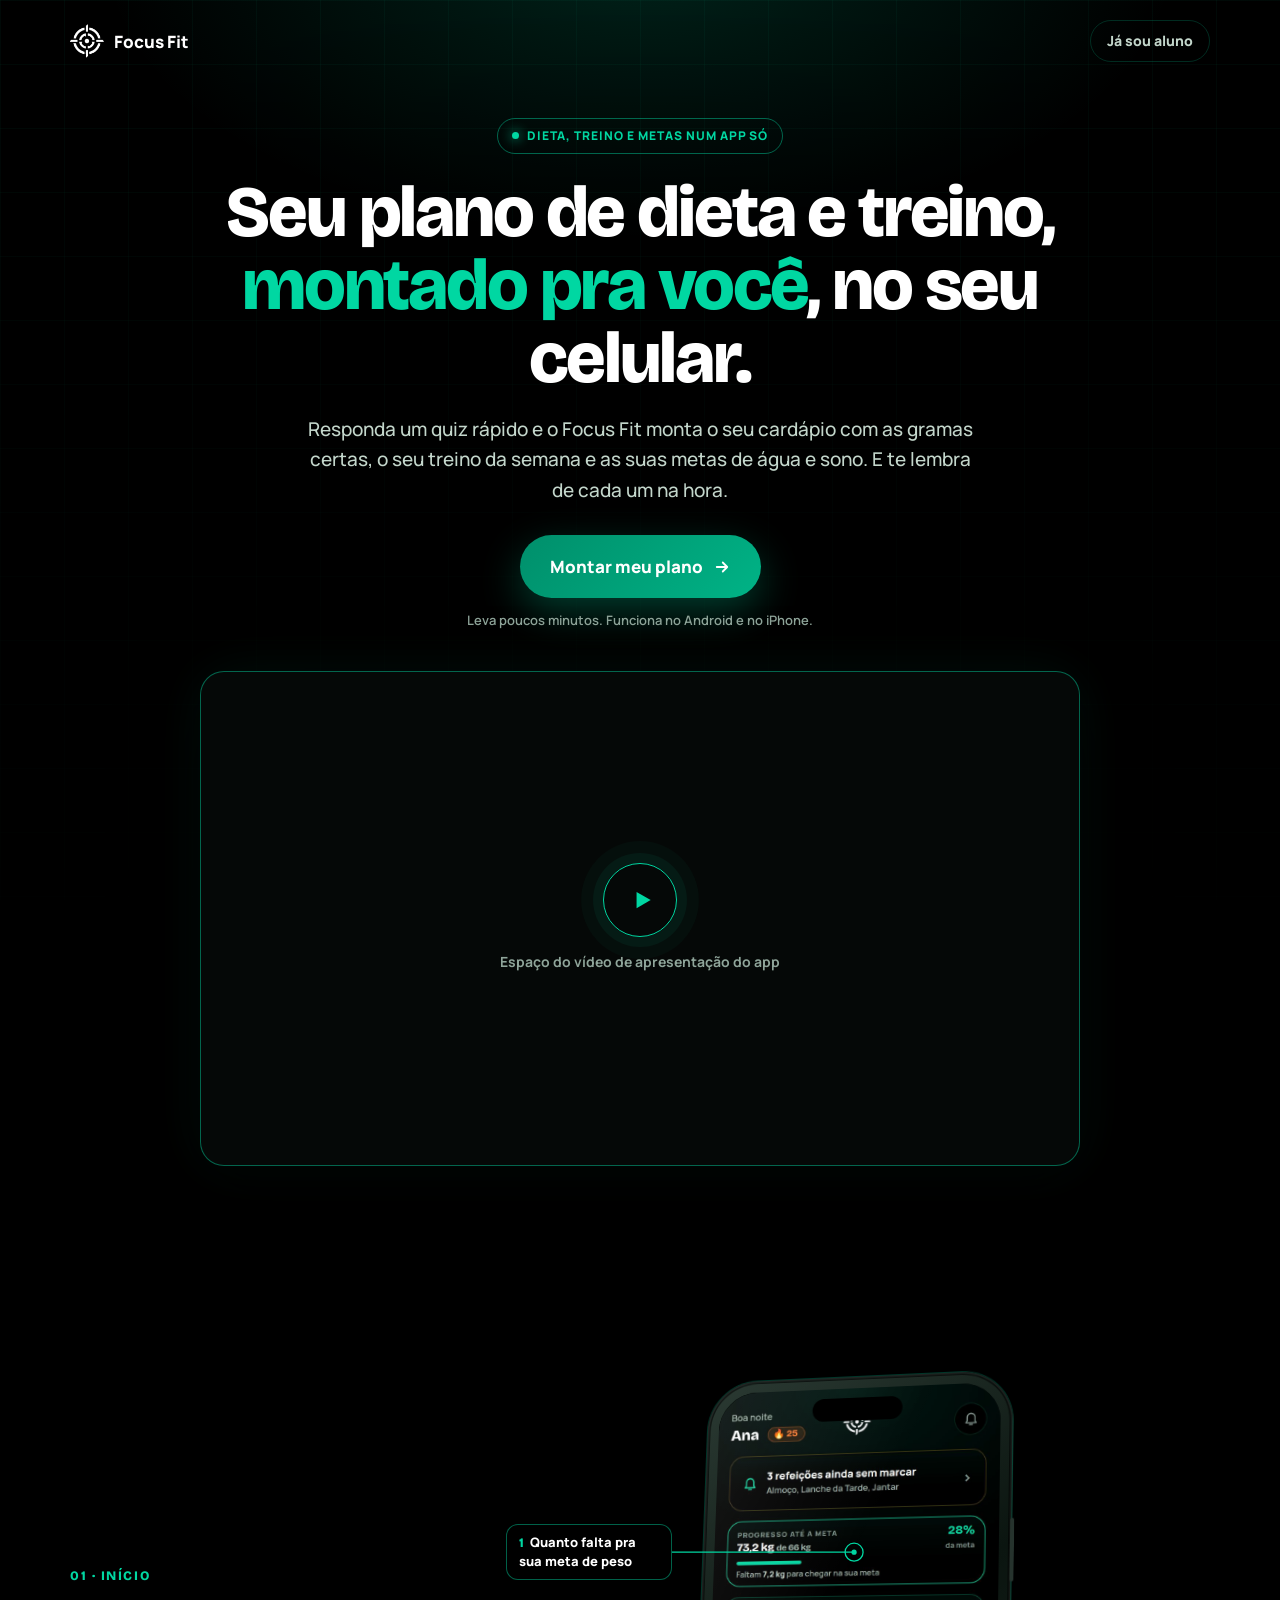
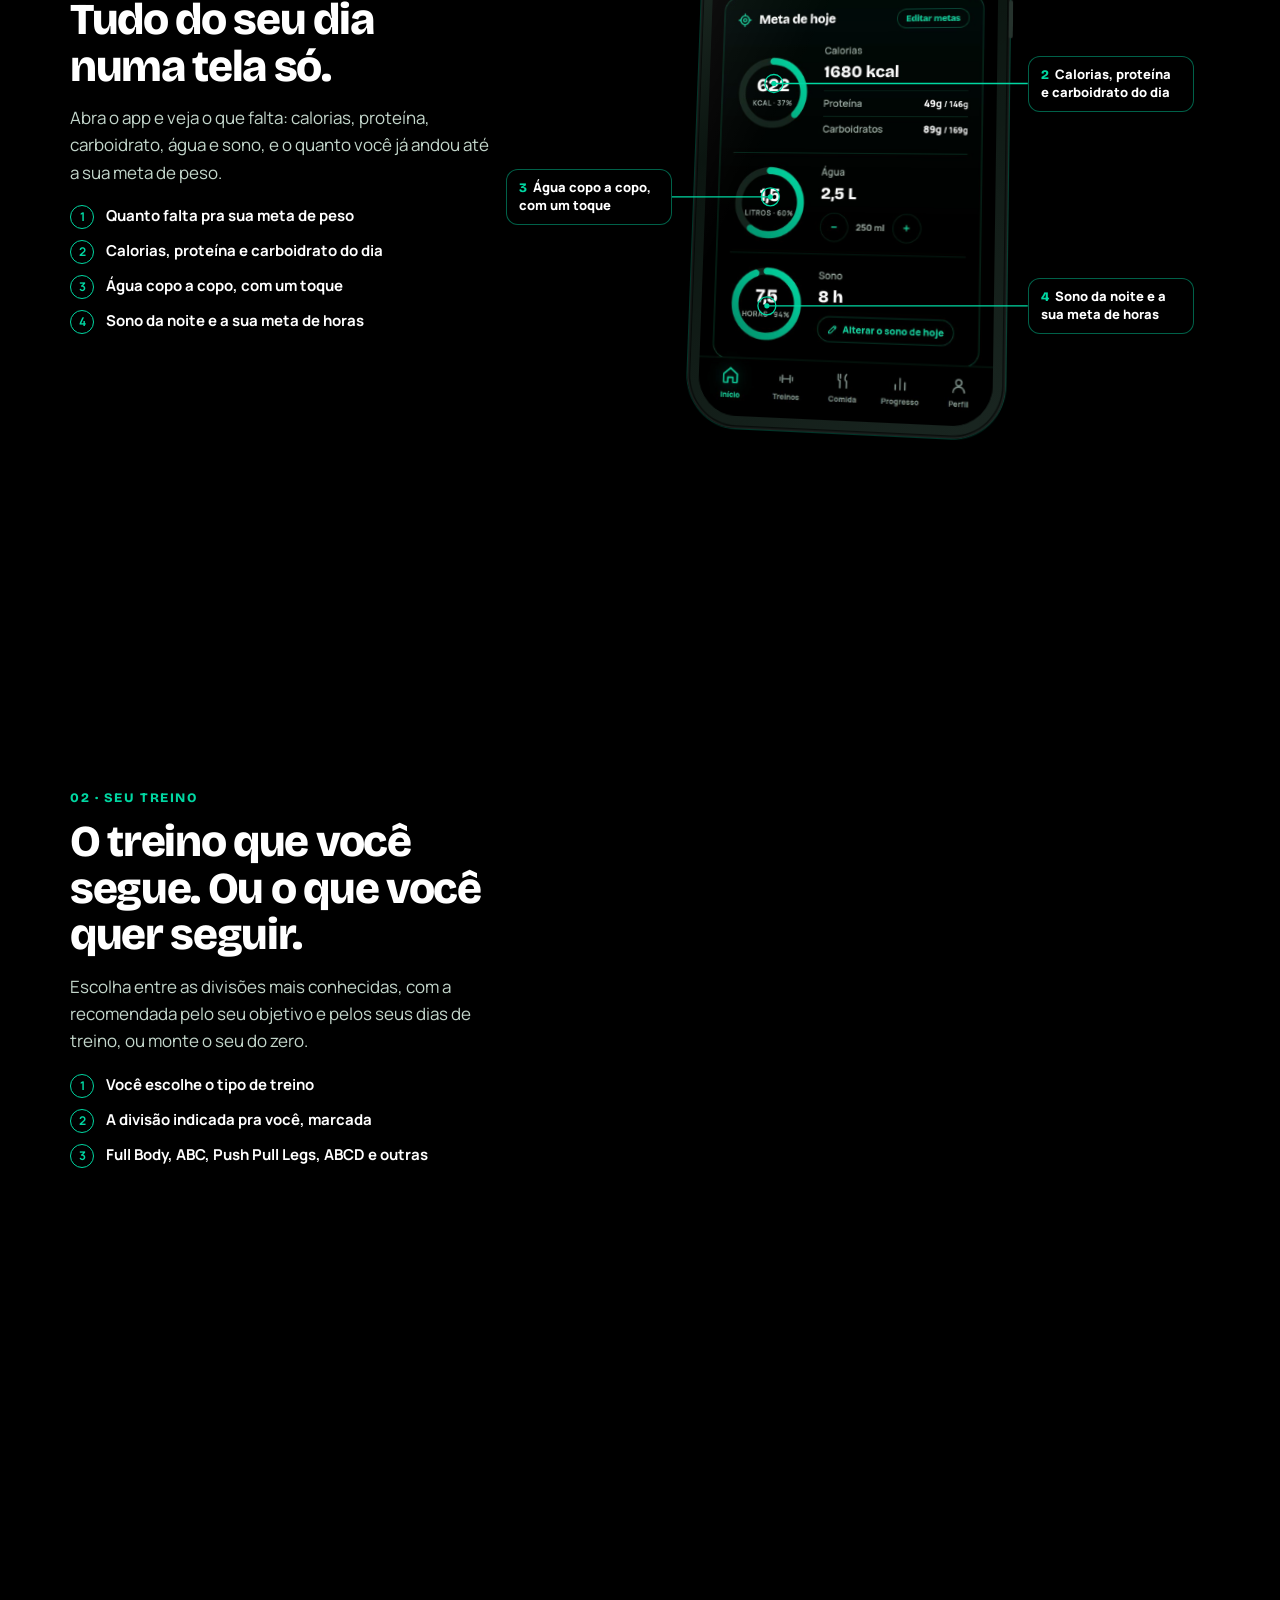
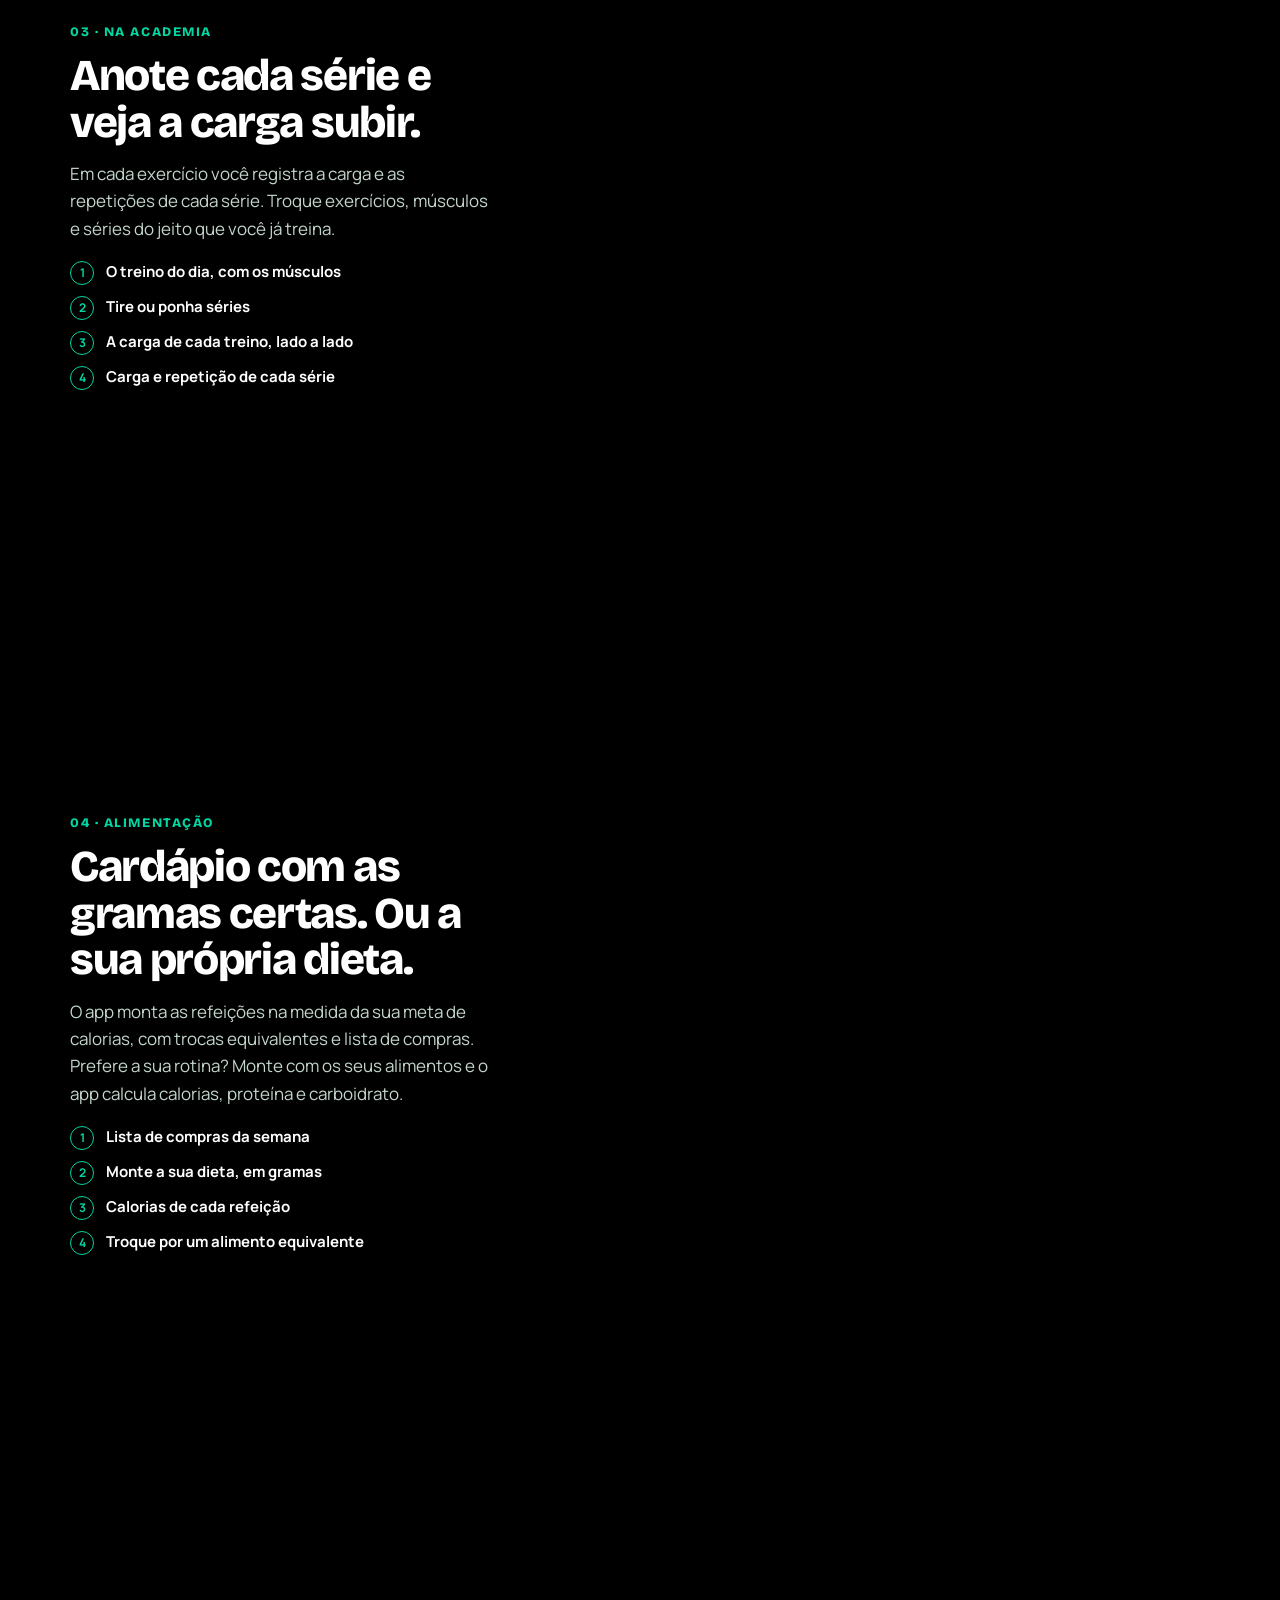
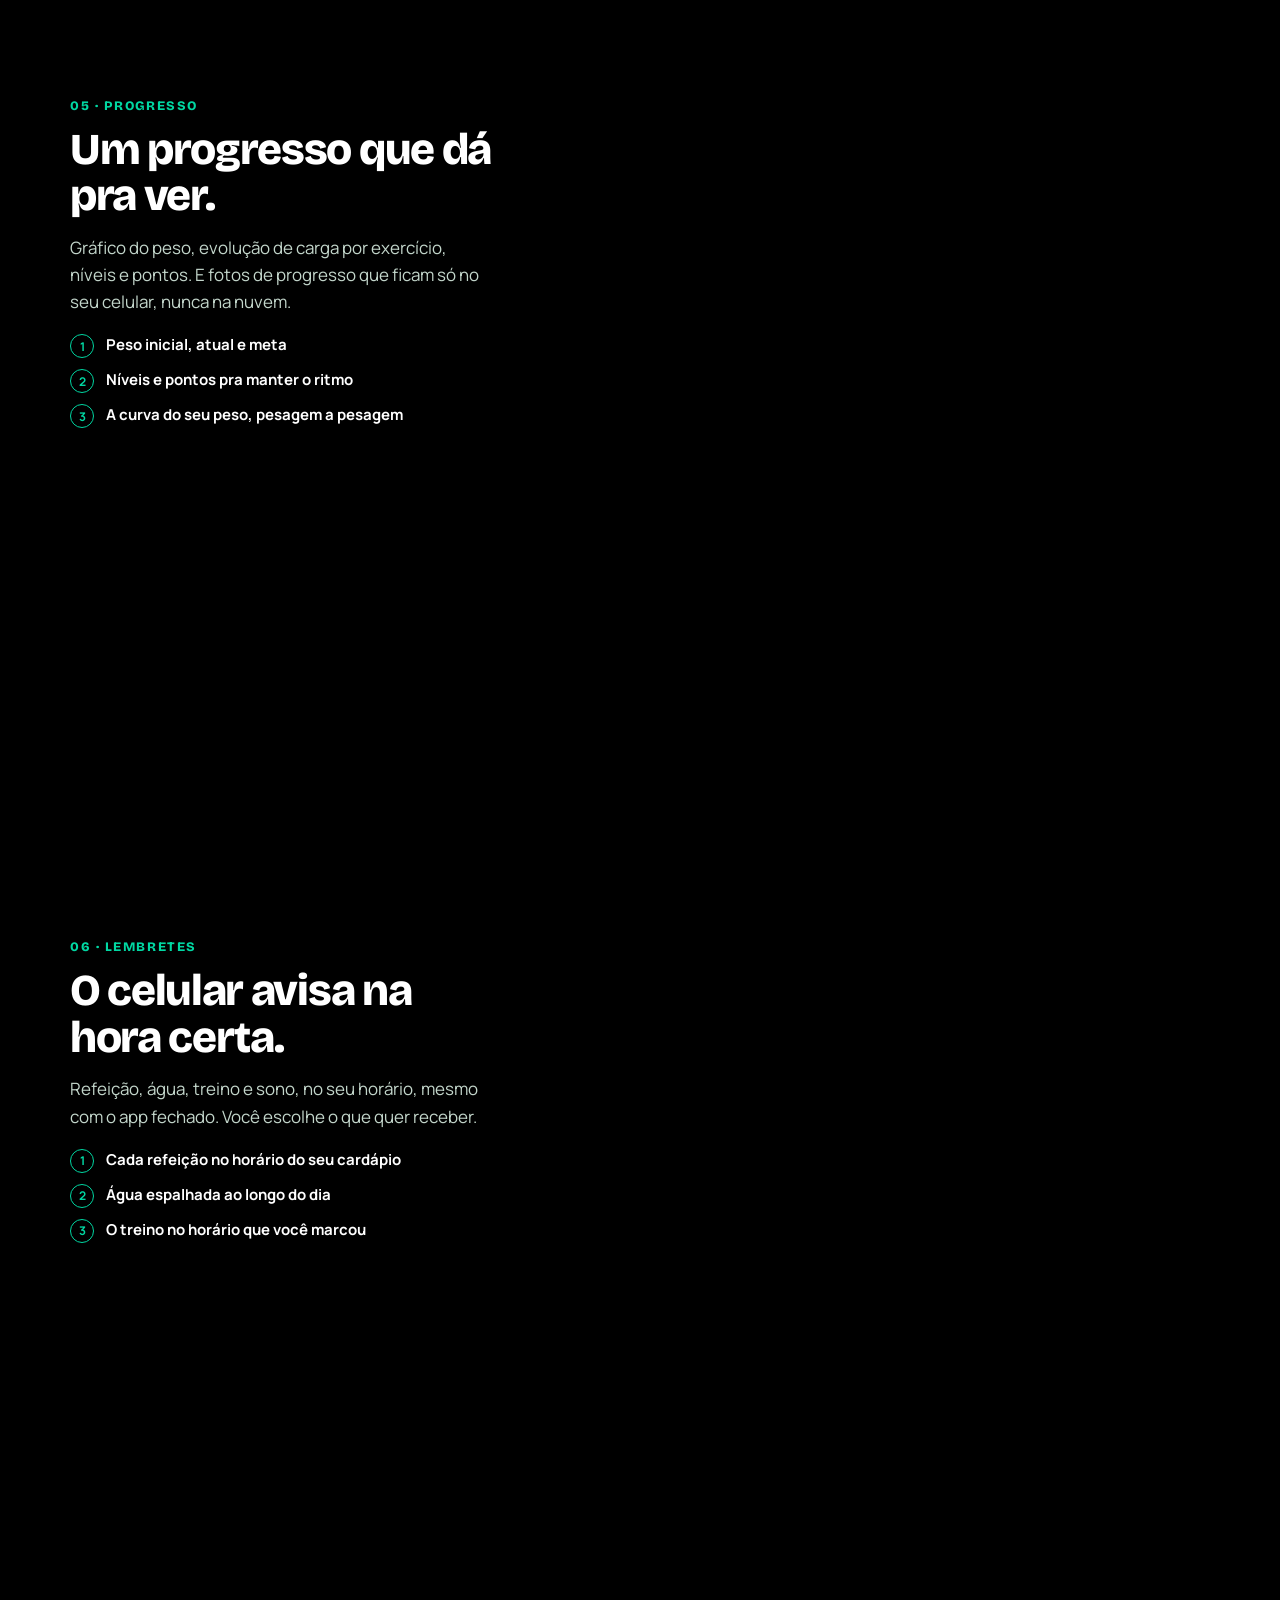
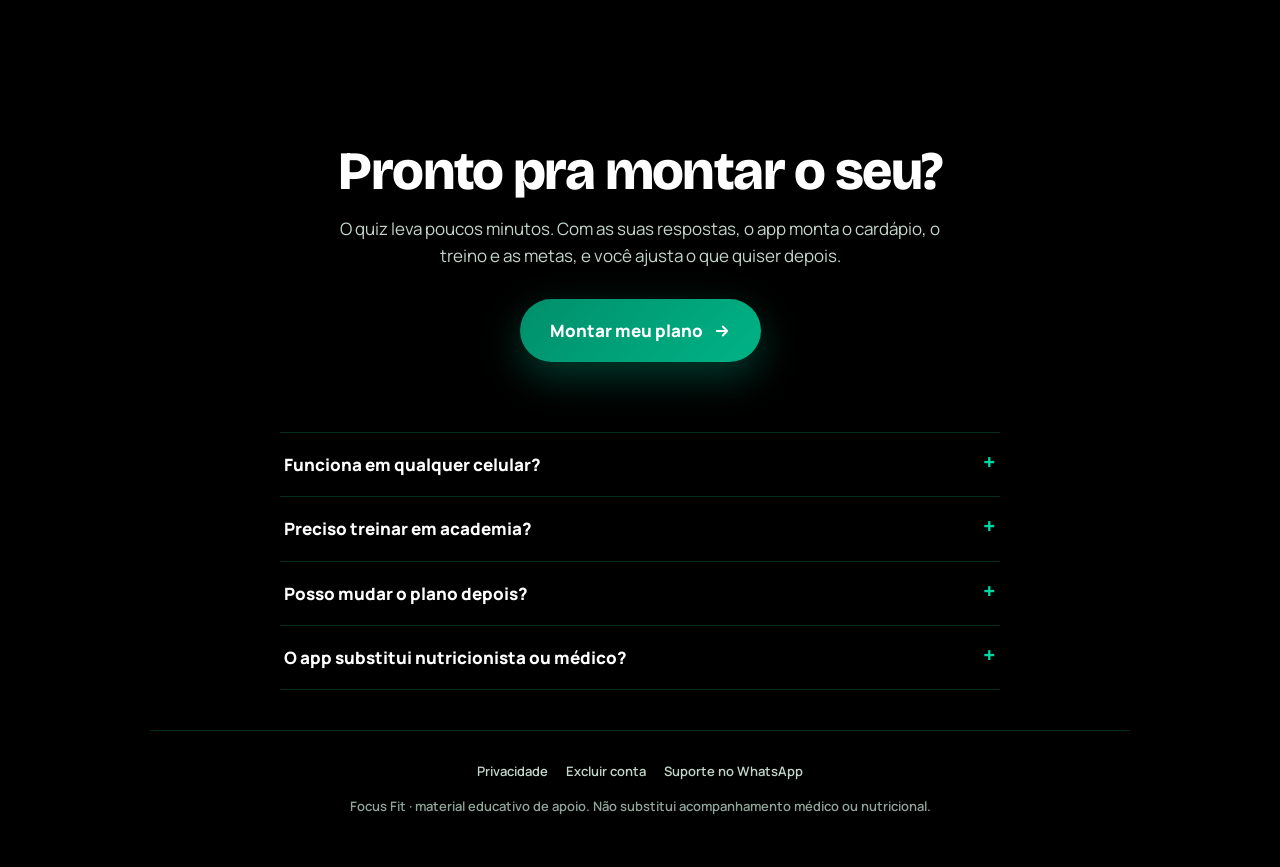
==== conheca.html @ a6855068 "Plano editável, avaliação no app, página de vendas e ajustes pedidos Treino - Pergunta "Qual treino " ====
<!DOCTYPE html>
<html lang="pt-BR">
<head>
<meta charset="UTF-8">
<meta name="viewport" content="width=device-width, initial-scale=1, viewport-fit=cover">
<meta name="theme-color" content="#000000">
<title>Focus Fit · Seu plano de dieta e treino no celular</title>
<meta name="description" content="Responda um quiz rápido e o Focus Fit monta o seu cardápio, o seu treino e as suas metas do dia, com lembretes no celular.">
<link rel="icon" href="icone-512.png" type="image/png">
<link rel="apple-touch-icon" href="icone-180.png">
<link rel="preconnect" href="https://fonts.googleapis.com">
<link rel="preconnect" href="https://fonts.gstatic.com" crossorigin>
<link href="https://fonts.googleapis.com/css2?family=Bricolage+Grotesque:opsz,wght@12..96,500;12..96,700;12..96,800&family=Manrope:wght@500;600;700;800&display=swap" rel="stylesheet">
<!--
  PÁGINA DE VENDAS DO APP (focusapp.com.br/conheca)

  O celular 3D acompanha a rolagem: gira um pouco conforme a pessoa desce
  e troca a tela a cada passo, com as linhas de "mira" apontando cada
  função. As telas são prints do próprio app (pasta vendas/), tirados com
  dados de exemplo.

  ⚠️ LINK DO BOTÃO: LINK_QUIZ, lá no fim da página. Os parâmetros da URL
  (utm_source, utm_campaign...) passam junto pro quiz, então o link de
  cada influenciador continua rastreável.

  ⚠️ VÍDEO: troque o bloco <div class="video-vazio"> dentro de #video
  pelo código de incorporação do vídeo (YouTube, Vimeo, VTurb). O espaço
  já tem proporção 16:9 e cantos arredondados.
-->
<style>
  :root{
    --preto:#000;--carvao:#060A08;--menta:#00D7A2;--menta-2:#00B386;--menta-3:#008F6B;
    --linha:rgba(0,215,162,.2);--linha-forte:rgba(0,215,162,.45);
    --tinta:#fff;--tinta-2:#C3D6CB;--cinza:#8FA59A;
    --fone-w:clamp(240px,23vw,300px);
    color-scheme:dark;
  }
  *{margin:0;padding:0;box-sizing:border-box;}
  html{scroll-behavior:smooth;}
  body{background:var(--preto);color:var(--tinta);font-family:'Manrope',system-ui,sans-serif;font-size:16px;line-height:1.6;
       overflow-x:hidden;-webkit-font-smoothing:antialiased;}
  img{display:block;max-width:100%;}
  a{color:inherit;}
  .display{font-family:'Bricolage Grotesque','Manrope',sans-serif;letter-spacing:-.03em;}

  /* fundo: a grade fina de mira e um brilho menta no topo */
  .atmosfera{position:fixed;inset:0;pointer-events:none;z-index:0;
    background:
      radial-gradient(60% 45% at 50% -5%, rgba(0,215,162,.16), transparent 70%),
      linear-gradient(rgba(0,215,162,.045) 1px, transparent 1px) 0 0/64px 64px,
      linear-gradient(90deg, rgba(0,215,162,.045) 1px, transparent 1px) 0 0/64px 64px;
    -webkit-mask-image:linear-gradient(#000 0%, rgba(0,0,0,.35) 60%, rgba(0,0,0,.15) 100%);
            mask-image:linear-gradient(#000 0%, rgba(0,0,0,.35) 60%, rgba(0,0,0,.15) 100%);}
  main,header,footer{position:relative;z-index:1;}

  /* ---------- topo ---------- */
  .barra{display:flex;align-items:center;justify-content:space-between;max-width:1180px;margin:0 auto;padding:20px 20px;}
  .marca{display:flex;align-items:center;gap:10px;font-weight:800;font-size:17px;text-decoration:none;}
  .marca img{width:34px;height:34px;}
  .entrar{font-size:14px;font-weight:800;color:var(--tinta-2);text-decoration:none;border:1px solid var(--linha);
    padding:9px 16px;border-radius:999px;transition:border-color .2s,color .2s;}
  .entrar:hover{border-color:var(--menta);color:var(--menta);}

  /* ---------- abertura ---------- */
  .abertura{max-width:980px;margin:0 auto;padding:36px 20px 40px;text-align:center;}
  .selo{display:inline-flex;align-items:center;gap:8px;padding:7px 14px;border-radius:999px;border:1px solid var(--linha-forte);
    color:var(--menta);font-size:12px;font-weight:800;letter-spacing:.08em;text-transform:uppercase;}
  .selo i{width:7px;height:7px;border-radius:50%;background:var(--menta);box-shadow:0 0 12px var(--menta);animation:pisca 2s infinite;}
  @keyframes pisca{50%{opacity:.35;}}
  h1{font-size:clamp(36px,6.4vw,72px);line-height:1.02;font-weight:800;margin:22px auto 18px;max-width:900px;}
  h1 em{font-style:normal;color:var(--menta);}
  .sub{font-size:clamp(16px,2vw,19px);color:var(--tinta-2);max-width:680px;margin:0 auto;font-weight:500;}
  .cta{display:inline-flex;align-items:center;justify-content:center;gap:10px;margin-top:30px;padding:18px 30px;border-radius:999px;
    background:linear-gradient(135deg,var(--menta-3),var(--menta-2));color:#fff;font-weight:800;font-size:17px;text-decoration:none;
    box-shadow:0 14px 40px rgba(0,215,162,.28);transition:transform .15s,box-shadow .2s;}
  .cta:hover{transform:translateY(-2px);box-shadow:0 18px 50px rgba(0,215,162,.38);}
  .cta svg{width:18px;height:18px;}
  .cta-nota{display:block;margin-top:12px;font-size:13px;color:var(--cinza);font-weight:600;}

  #video{position:relative;margin:40px auto 0;max-width:880px;aspect-ratio:16/9;border-radius:24px;overflow:hidden;
    border:1px solid var(--linha-forte);background:#050807;box-shadow:0 30px 80px rgba(0,0,0,.7),0 0 60px rgba(0,215,162,.08);}
  #video iframe,#video video{position:absolute;inset:0;width:100%;height:100%;border:0;}
  .video-vazio{position:absolute;inset:0;display:flex;flex-direction:column;align-items:center;justify-content:center;gap:14px;
    color:var(--cinza);font-weight:700;font-size:14px;}
  .video-vazio .play{width:74px;height:74px;border-radius:50%;border:1.5px solid var(--menta);display:flex;align-items:center;justify-content:center;
    box-shadow:0 0 0 10px rgba(0,215,162,.06),0 0 0 22px rgba(0,215,162,.03);}
  .video-vazio .play svg{width:26px;height:26px;margin-left:4px;color:var(--menta);}

  /* ---------- a história com o celular ---------- */
  .historia{display:grid;grid-template-columns:minmax(0,.82fr) minmax(0,1.4fr);max-width:1180px;margin:40px auto 0;padding:0 20px;}
  .passos{padding:10vh 0 20vh;}
  .passo{min-height:92vh;display:flex;flex-direction:column;justify-content:center;max-width:430px;opacity:.28;
    transition:opacity .5s;}
  .passo.on{opacity:1;}
  .passo .n{font-family:'Bricolage Grotesque',sans-serif;font-size:13px;font-weight:800;color:var(--menta);letter-spacing:.12em;}
  .passo h2{font-size:clamp(30px,3.6vw,44px);line-height:1.06;font-weight:800;margin:10px 0 14px;}
  .passo p{color:var(--tinta-2);font-size:17px;}
  .passo ul{list-style:none;margin-top:18px;display:grid;gap:10px;}
  .passo li{display:flex;gap:12px;align-items:flex-start;font-size:15px;font-weight:700;color:var(--tinta);}
  .passo li b{flex-shrink:0;width:24px;height:24px;border-radius:50%;border:1px solid var(--menta);color:var(--menta);font-size:12px;
    display:flex;align-items:center;justify-content:center;margin-top:1px;}

  .palco-wrap{position:sticky;top:0;height:100vh;}
  .palco{position:absolute;inset:0;display:flex;align-items:center;justify-content:center;perspective:1500px;}
  .fone{position:relative;width:var(--fone-w);aspect-ratio:390/844;transform-style:preserve-3d;
    transform:rotateY(var(--ry,-14deg)) rotateX(var(--rx,6deg)) rotateZ(var(--rz,0deg));will-change:transform;}
  /* a espessura: duas chapas atrás da frente, que aparecem quando ele gira */
  .fone .chapa{position:absolute;inset:-12px;border-radius:52px;background:linear-gradient(145deg,#1d2622,#07100c 60%,#0e1713);}
  .fone .chapa.c1{transform:translateZ(-6px);filter:brightness(.8);}
  .fone .chapa.c2{transform:translateZ(-12px);filter:brightness(.55);box-shadow:0 60px 90px rgba(0,0,0,.8);}
  .fone .frente{position:absolute;inset:-12px;border-radius:52px;padding:12px;
    background:linear-gradient(145deg,#2b3a33,#0b1510 45%,#1a2621);
    box-shadow:inset 0 0 0 1.5px rgba(255,255,255,.08),inset 0 0 0 3px rgba(0,0,0,.6),0 0 0 1px rgba(0,215,162,.25);}
  .fone .tela{position:relative;width:100%;height:100%;border-radius:40px;overflow:hidden;background:#000;}
  .fone .ilha{position:absolute;top:10px;left:50%;transform:translateX(-50%);width:32%;height:24px;border-radius:20px;background:#000;z-index:5;}
  .fone .brilho{position:absolute;inset:0;border-radius:40px;pointer-events:none;z-index:4;
    background:linear-gradient(115deg,rgba(255,255,255,.12) 0%,rgba(255,255,255,0) 32%,rgba(255,255,255,0) 70%,rgba(255,255,255,.05) 100%);
    background-size:220% 100%;background-position:var(--bx,40%) 0;}
  .fone .botao{position:absolute;right:-15px;width:4px;border-radius:2px;background:#26332d;}
  .fone .b1{top:22%;height:10%;} .fone .b2{top:35%;height:6%;}
  .tela-app{position:absolute;inset:0;opacity:0;transform:translateY(5%) scale(.97);transition:opacity .55s ease,transform .7s cubic-bezier(.2,.8,.2,1);}
  .tela-app.on{opacity:1;transform:none;}
  .tela-app img{width:100%;height:100%;object-fit:cover;object-position:top;}

  /* tela de bloqueio desenhada, pros lembretes */
  /* tela de bloqueio desenhada, pros lembretes: medidas em cqw (% da
     largura da tela do celular), pra ficar igual em qualquer tamanho */
  .tela{container-type:inline-size;}
  .bloqueio{background:radial-gradient(90% 60% at 50% 0%,#0b3a2d,#000 70%);display:flex;flex-direction:column;align-items:center;padding:14cqw 6cqw 0;}
  .bloqueio .hora{font-family:'Bricolage Grotesque',sans-serif;font-size:20cqw;font-weight:700;line-height:1;margin-top:2cqw;}
  .bloqueio .dia{font-size:4cqw;color:var(--tinta-2);font-weight:700;margin-bottom:6cqw;}
  .aviso{width:100%;display:flex;gap:3cqw;align-items:flex-start;background:rgba(20,30,26,.78);backdrop-filter:blur(8px);
    border:1px solid rgba(255,255,255,.06);border-radius:5cqw;padding:3.4cqw 3.6cqw;margin-bottom:2.6cqw;text-align:left;}
  .aviso img{width:8.5cqw;height:8.5cqw;border-radius:2.4cqw;background:#000;padding:1.2cqw;flex-shrink:0;}
  .aviso div{flex:1;min-width:0;}
  .aviso b{display:block;font-size:3.9cqw;line-height:1.25;}
  .aviso span{display:block;font-size:3.5cqw;color:var(--tinta-2);line-height:1.35;margin-top:.6cqw;}
  .aviso small{font-size:3cqw;color:var(--cinza);font-weight:700;white-space:nowrap;}

  /* as miras: rótulo, linha e o alvo em cima da função */
  .miras{position:absolute;inset:0;pointer-events:none;}
  .miras svg{position:absolute;inset:0;width:100%;height:100%;overflow:visible;}
  .miras path{fill:none;stroke:var(--menta);stroke-width:1.3;stroke-dasharray:var(--len,600);stroke-dashoffset:var(--len,600);
    transition:stroke-dashoffset .9s cubic-bezier(.3,.7,.2,1) var(--atraso,0s);}
  .miras .ativa path{stroke-dashoffset:0;}
  .miras .alvo circle{fill:none;stroke:var(--menta);stroke-width:1.3;opacity:0;transform-box:fill-box;transform-origin:center;
    transform:scale(.3);transition:opacity .3s var(--atraso2,0s),transform .5s cubic-bezier(.2,.9,.3,1.3) var(--atraso2,0s);}
  .miras .alvo circle.ponto{fill:var(--menta);stroke:none;}
  .miras .ativa .alvo circle{opacity:1;transform:none;}
  .rotulo{position:absolute;max-width:clamp(128px,13vw,188px);font-size:13px;font-weight:800;line-height:1.35;color:var(--tinta);
    padding:9px 12px;border-radius:12px;border:1px solid var(--linha-forte);background:rgba(0,0,0,.82);
    opacity:0;transform:translateY(6px);transition:opacity .4s var(--atraso2,0s),transform .4s var(--atraso2,0s);}
  .rotulo.on{opacity:1;transform:none;}
  .rotulo i{font-style:normal;color:var(--menta);margin-right:6px;font-family:'Bricolage Grotesque',sans-serif;}
  .pino{position:absolute;width:24px;height:24px;margin:-12px 0 0 -12px;border-radius:50%;border:1.5px solid var(--menta);background:rgba(0,0,0,.75);
    color:var(--menta);font-size:11px;font-weight:800;display:none;align-items:center;justify-content:center;opacity:0;transition:opacity .3s;}
  .pino.on{opacity:1;box-shadow:0 0 0 6px rgba(0,215,162,.15);}

  /* ---------- fim ---------- */
  .faixa{max-width:980px;margin:0 auto;padding:60px 20px;text-align:center;}
  .faixa h2{font-size:clamp(32px,4.4vw,54px);line-height:1.05;font-weight:800;}
  .faixa p{color:var(--tinta-2);max-width:620px;margin:14px auto 0;font-size:17px;}
  .perguntas{max-width:760px;margin:10px auto 0;padding:0 20px 40px;}
  .perguntas details{border-top:1px solid var(--linha);padding:18px 4px;}
  .perguntas details:last-child{border-bottom:1px solid var(--linha);}
  .perguntas summary{cursor:pointer;list-style:none;font-weight:800;font-size:17px;display:flex;justify-content:space-between;gap:16px;}
  .perguntas summary::-webkit-details-marker{display:none;}
  .perguntas summary::after{content:'+';color:var(--menta);font-size:22px;line-height:1;transition:transform .2s;}
  .perguntas details[open] summary::after{transform:rotate(45deg);}
  .perguntas details p{color:var(--tinta-2);margin-top:10px;font-size:15.5px;}
  footer{max-width:980px;margin:0 auto;padding:30px 20px 50px;text-align:center;color:var(--cinza);font-size:13px;font-weight:600;border-top:1px solid var(--linha);}
  footer nav{display:flex;gap:18px;justify-content:center;flex-wrap:wrap;margin-bottom:14px;}
  footer a{color:var(--tinta-2);text-decoration:none;}
  footer a:hover{color:var(--menta);}

  /* entrada da abertura */
  .entra{opacity:0;transform:translateY(18px);animation:entra .9s cubic-bezier(.2,.8,.2,1) forwards;}
  .entra:nth-child(2){animation-delay:.08s;} .entra:nth-child(3){animation-delay:.18s;}
  .entra:nth-child(4){animation-delay:.28s;} .entra:nth-child(5){animation-delay:.38s;}
  @keyframes entra{to{opacity:1;transform:none;}}

  /* ---------- celular ---------- */
  @media (max-width:900px){
    :root{--fone-w:min(52vw,236px);}
    .historia{display:flex;flex-direction:column;padding:0 16px;}
    .palco-wrap{order:-1;height:64vh;top:0;z-index:2;
      background:linear-gradient(#000 70%, rgba(0,0,0,0));}
    .passos{padding:2vh 0 30vh;position:relative;z-index:1;}
    .passo{min-height:62vh;justify-content:flex-start;padding-top:4vh;max-width:none;}
    .passo h2{font-size:28px;}
    .passo p{font-size:15.5px;}
    .rotulo,.miras svg{display:none;}
    .pino{display:flex;}
    .barra{padding:16px;}
    .abertura{padding:22px 16px 30px;}
    #video{border-radius:18px;margin-top:28px;}
  }
  @media (prefers-reduced-motion: reduce){
    .entra{animation:none;opacity:1;transform:none;}
    .tela-app,.miras path,.rotulo{transition:none;}
    .selo i{animation:none;}
  }
</style>
</head>
<body>
<div class="atmosfera" aria-hidden="true"></div>

<header class="barra">
  <a class="marca" href="#topo" aria-label="Focus Fit"><img src="logo-mira.png" alt=""> Focus Fit</a>
  <a class="entrar" href="/">Já sou aluno</a>
</header>

<main id="topo">
  <section class="abertura">
    <div class="selo entra"><i></i> Dieta, treino e metas num app só</div>
    <h1 class="display entra">Seu plano de dieta e treino, <em>montado pra você</em>, no seu celular.</h1>
    <p class="sub entra">Responda um quiz rápido e o Focus Fit monta o seu cardápio com as gramas certas, o seu treino da semana e as suas metas de água e sono. E te lembra de cada um na hora.</p>
    <div class="entra">
      <a class="cta js-quiz" href="#">Montar meu plano
        <svg viewBox="0 0 24 24" fill="none" stroke="currentColor" stroke-width="2.4" stroke-linecap="round" stroke-linejoin="round"><path d="M5 12h14M13 6l6 6-6 6"/></svg>
      </a>
      <span class="cta-nota">Leva poucos minutos. Funciona no Android e no iPhone.</span>
    </div>

    <div id="video" class="entra">
      <!-- COLE AQUI O VÍDEO: troque este div pelo código de incorporação -->
      <div class="video-vazio">
        <span class="play"><svg viewBox="0 0 24 24" fill="currentColor"><path d="M7 4.5v15l13-7.5z"/></svg></span>
        Espaço do vídeo de apresentação do app
      </div>
    </div>
  </section>

  <section class="historia" id="historia">
    <div class="passos" id="passos">
      <article class="passo" data-tela="0">
        <span class="n">01 · INÍCIO</span>
        <h2 class="display">Tudo do seu dia numa tela só.</h2>
        <p>Abra o app e veja o que falta: calorias, proteína, carboidrato, água e sono, e o quanto você já andou até a sua meta de peso.</p>
        <ul>
          <li><b>1</b>Quanto falta pra sua meta de peso</li>
          <li><b>2</b>Calorias, proteína e carboidrato do dia</li>
          <li><b>3</b>Água copo a copo, com um toque</li>
          <li><b>4</b>Sono da noite e a sua meta de horas</li>
        </ul>
      </article>
      <article class="passo" data-tela="1">
        <span class="n">02 · SEU TREINO</span>
        <h2 class="display">O treino que você segue. Ou o que você quer seguir.</h2>
        <p>Escolha entre as divisões mais conhecidas, com a recomendada pelo seu objetivo e pelos seus dias de treino, ou monte o seu do zero.</p>
        <ul>
          <li><b>1</b>Você escolhe o tipo de treino</li>
          <li><b>2</b>A divisão indicada pra você, marcada</li>
          <li><b>3</b>Full Body, ABC, Push Pull Legs, ABCD e outras</li>
        </ul>
      </article>
      <article class="passo" data-tela="2">
        <span class="n">03 · NA ACADEMIA</span>
        <h2 class="display">Anote cada série e veja a carga subir.</h2>
        <p>Em cada exercício você registra a carga e as repetições de cada série. Troque exercícios, músculos e séries do jeito que você já treina.</p>
        <ul>
          <li><b>1</b>O treino do dia, com os músculos</li>
          <li><b>2</b>Tire ou ponha séries</li>
          <li><b>3</b>A carga de cada treino, lado a lado</li>
          <li><b>4</b>Carga e repetição de cada série</li>
        </ul>
      </article>
      <article class="passo" data-tela="3">
        <span class="n">04 · ALIMENTAÇÃO</span>
        <h2 class="display">Cardápio com as gramas certas. Ou a sua própria dieta.</h2>
        <p>O app monta as refeições na medida da sua meta de calorias, com trocas equivalentes e lista de compras. Prefere a sua rotina? Monte com os seus alimentos e o app calcula calorias, proteína e carboidrato.</p>
        <ul>
          <li><b>1</b>Lista de compras da semana</li>
          <li><b>2</b>Monte a sua dieta, em gramas</li>
          <li><b>3</b>Calorias de cada refeição</li>
          <li><b>4</b>Troque por um alimento equivalente</li>
        </ul>
      </article>
      <article class="passo" data-tela="4">
        <span class="n">05 · PROGRESSO</span>
        <h2 class="display">Um progresso que dá pra ver.</h2>
        <p>Gráfico do peso, evolução de carga por exercício, níveis e pontos. E fotos de progresso que ficam só no seu celular, nunca na nuvem.</p>
        <ul>
          <li><b>1</b>Peso inicial, atual e meta</li>
          <li><b>2</b>Níveis e pontos pra manter o ritmo</li>
          <li><b>3</b>A curva do seu peso, pesagem a pesagem</li>
        </ul>
      </article>
      <article class="passo" data-tela="5">
        <span class="n">06 · LEMBRETES</span>
        <h2 class="display">O celular avisa na hora certa.</h2>
        <p>Refeição, água, treino e sono, no seu horário, mesmo com o app fechado. Você escolhe o que quer receber.</p>
        <ul>
          <li><b>1</b>Cada refeição no horário do seu cardápio</li>
          <li><b>2</b>Água espalhada ao longo do dia</li>
          <li><b>3</b>O treino no horário que você marcou</li>
        </ul>
      </article>
    </div>

    <div class="palco-wrap">
      <div class="palco" id="palco">
        <div class="fone" id="fone">
          <div class="chapa c2"></div><div class="chapa c1"></div>
          <div class="frente">
            <div class="tela" id="tela">
              <div class="ilha"></div>
              <div class="tela-app on"><img src="vendas/tela-inicio.jpg" alt="Tela inicial do Focus Fit com as metas do dia"></div>
              <div class="tela-app"><img src="vendas/tela-escolha.jpg" alt="Escolha do tipo de treino" loading="lazy"></div>
              <div class="tela-app"><img src="vendas/tela-treinos.jpg" alt="Treino do dia com as cargas de cada série" loading="lazy"></div>
              <div class="tela-app"><img src="vendas/tela-alimentacao.jpg" alt="Cardápio do dia com as refeições" loading="lazy"></div>
              <div class="tela-app"><img src="vendas/tela-peso.jpg" alt="Gráfico da evolução do peso" loading="lazy"></div>
              <div class="tela-app bloqueio" aria-label="Lembretes na tela de bloqueio">
                <div class="hora">07:00</div>
                <div class="dia">segunda-feira</div>
                <div class="aviso"><img src="logo-mira.png" alt=""><div><b>Café da Manhã</b><span>Hora da sua refeição. Abra o app e marque o que comeu.</span></div><small>agora</small></div>
                <div class="aviso"><img src="logo-mira.png" alt=""><div><b>Hora de beber água</b><span>Um copo agora e você segue no ritmo de 2,5 L hoje.</span></div><small>2 h</small></div>
                <div class="aviso"><img src="logo-mira.png" alt=""><div><b>Treino de Glúteos e Posterior</b><span>Seu horário de treino chegou. Veja os exercícios de hoje.</span></div><small>ontem</small></div>
              </div>
              <div class="brilho"></div>
              <!-- marcadores: pontos dentro da tela que o JS usa pra saber onde a mira aponta, já com o giro 3D -->
              <div id="marcas"></div>
            </div>
          </div>
          <span class="botao b1"></span><span class="botao b2"></span>
        </div>
        <div class="miras" id="miras"><svg id="linhas"></svg></div>
      </div>
    </div>
  </section>

  <section class="faixa">
    <h2 class="display">Pronto pra montar o seu?</h2>
    <p>O quiz leva poucos minutos. Com as suas respostas, o app monta o cardápio, o treino e as metas, e você ajusta o que quiser depois.</p>
    <a class="cta js-quiz" href="#">Montar meu plano
      <svg viewBox="0 0 24 24" fill="none" stroke="currentColor" stroke-width="2.4" stroke-linecap="round" stroke-linejoin="round"><path d="M5 12h14M13 6l6 6-6 6"/></svg>
    </a>
  </section>

  <section class="perguntas">
    <details><summary>Funciona em qualquer celular?</summary>
      <p>Funciona no Android e no iPhone, pelo navegador. Você instala na tela inicial e ele abre como um app, com os lembretes no celular.</p></details>
    <details><summary>Preciso treinar em academia?</summary>
      <p>Não. No quiz você diz onde treina, e o app monta o treino pra academia ou pra casa, com peso do corpo e elástico.</p></details>
    <details><summary>Posso mudar o plano depois?</summary>
      <p>Pode. Dentro do app você troca o tipo de treino, os músculos, os exercícios, as séries, os horários das refeições, as metas e até monta a sua própria dieta.</p></details>
    <details><summary>O app substitui nutricionista ou médico?</summary>
      <p>Não. O Focus Fit é material educativo de apoio: não é consulta, não fecha diagnóstico e não substitui acompanhamento profissional. Resultados variam de pessoa para pessoa.</p></details>
  </section>
</main>

<footer>
  <nav>
    <a href="/privacidade">Privacidade</a>
    <a href="/excluir-conta">Excluir conta</a>
    <a href="https://wa.me/5541987975115" target="_blank" rel="noopener">Suporte no WhatsApp</a>
  </nav>
  Focus Fit · material educativo de apoio. Não substitui acompanhamento médico ou nutricional.
</footer>

<script>
/* pra onde os botões levam: o quiz. Os parâmetros da URL desta página
   (utm_*, xcod, sck) vão junto, pra o link de cada influenciador
   continuar rastreável até o checkout. */
const LINK_QUIZ = '/quiz/escuro';

(function () {
  const qs = location.search.replace(/^\?/, '');
  document.querySelectorAll('.js-quiz').forEach(a => {
    a.href = LINK_QUIZ + (qs ? (LINK_QUIZ.includes('?') ? '&' : '?') + qs : '');
  });
})();

/* ---------- as miras de cada tela ----------
   x e y em % da tela do app (390 × 844). `lado`: onde fica o rótulo. */
const MIRAS = [
  [ { x: 50, y: 27, lado: 'esq', t: 'Quanto falta pra sua meta de peso' },
    { x: 23, y: 48, lado: 'dir', t: 'Calorias, proteína e carboidrato do dia' },
    { x: 23, y: 66, lado: 'esq', t: 'Água copo a copo, com um toque' },
    { x: 23, y: 83, lado: 'dir', t: 'Sono da noite e a sua meta de horas' } ],
  [ { x: 44, y: 18, lado: 'esq', t: 'Você escolhe o tipo de treino' },
    { x: 50, y: 32, lado: 'dir', t: 'A divisão indicada pra você, marcada' },
    { x: 30, y: 58, lado: 'esq', t: 'Full Body, ABC, Push Pull Legs e outras' } ],
  [ { x: 45, y: 14, lado: 'esq', t: 'O treino do dia, com os músculos' },
    { x: 86, y: 28, lado: 'dir', t: 'Tire ou ponha séries' },
    { x: 22, y: 34, lado: 'esq', t: 'A carga de cada treino, lado a lado' },
    { x: 60, y: 51, lado: 'dir', t: 'Carga e repetição de cada série' } ],
  [ { x: 50, y: 9,  lado: 'esq', t: 'Lista de compras da semana' },
    { x: 50, y: 19, lado: 'dir', t: 'Monte a sua dieta, em gramas' },
    { x: 84, y: 40, lado: 'dir', t: 'Calorias de cada refeição' },
    { x: 38, y: 75, lado: 'esq', t: 'Troque por um alimento equivalente' } ],
  [ { x: 50, y: 11, lado: 'esq', t: 'Peso inicial, atual e meta' },
    { x: 50, y: 28, lado: 'dir', t: 'Níveis e pontos pra manter o ritmo' },
    { x: 60, y: 53, lado: 'esq', t: 'A curva do seu peso, pesagem a pesagem' } ],
  [ { x: 50, y: 27, lado: 'dir', t: 'Cada refeição no horário do seu cardápio' },
    { x: 50, y: 36, lado: 'esq', t: 'Água espalhada ao longo do dia' },
    { x: 50, y: 49, lado: 'dir', t: 'O treino no horário que você marcou' } ]
];

const Palco = {
  atual: -1,
  fone: document.getElementById('fone'),
  palco: document.getElementById('palco'),
  miras: document.getElementById('miras'),
  svg: document.getElementById('linhas'),
  marcas: document.getElementById('marcas'),
  telas: [...document.querySelectorAll('.tela-app')],
  quieto: matchMedia('(prefers-reduced-motion: reduce)').matches,

  mostrar(i) {
    if (i === this.atual) return;
    this.atual = i;
    this.telas.forEach((t, k) => t.classList.toggle('on', k === i));
    document.querySelectorAll('.passo').forEach((p, k) => p.classList.toggle('on', k === i));
    this.montarMiras();
  },

  /* cria os marcadores dentro da tela (eles giram junto com o celular) e
     os rótulos, as linhas e os alvos em volta */
  montarMiras() {
    const lista = MIRAS[this.atual] || [];
    this.marcas.innerHTML = lista.map(m => `<i style="position:absolute;left:${m.x}%;top:${m.y}%;width:1px;height:1px"></i>`).join('');
    this.miras.querySelectorAll('.rotulo,.pino').forEach(e => e.remove());
    this.svg.innerHTML = '';
    lista.forEach((m, k) => {
      const r = document.createElement('div');
      r.className = 'rotulo';
      r.innerHTML = `<i>${k + 1}</i>${m.t}`;
      r.style.setProperty('--atraso2', (0.25 + k * 0.12) + 's');
      this.miras.appendChild(r);
      const p = document.createElement('div');
      p.className = 'pino';
      p.textContent = k + 1;
      this.miras.appendChild(p);
      const g = document.createElementNS('http://www.w3.org/2000/svg', 'g');
      g.innerHTML = `<path/><g class="alvo"><circle r="9"/><circle class="ponto" r="2.6"/></g>`;
      g.style.setProperty('--atraso', (k * 0.12) + 's');
      g.style.setProperty('--atraso2', (0.55 + k * 0.12) + 's');
      this.svg.appendChild(g);
    });
    this.posicionar(true);
    requestAnimationFrame(() => requestAnimationFrame(() => {
      this.svg.querySelectorAll(':scope > g').forEach(g => g.classList.add('ativa'));
      this.miras.querySelectorAll('.rotulo,.pino').forEach(e => e.classList.add('on'));
    }));
  },

  /* a cada quadro: onde cada ponto da tela está agora (com o giro), e a
     linha do rótulo até ele */
  posicionar(novo) {
    const lista = MIRAS[this.atual] || [];
    const base = this.palco.getBoundingClientRect();
    const fone = this.fone.getBoundingClientRect();
    const marcas = [...this.marcas.children];
    const rotulos = [...this.miras.querySelectorAll('.rotulo')];
    const pinos = [...this.miras.querySelectorAll('.pino')];
    const grupos = [...this.svg.querySelectorAll(':scope > g')];
    const usados = { esq: [], dir: [] };
    lista.forEach((m, k) => {
      const mk = marcas[k]; if (!mk) return;
      const r = mk.getBoundingClientRect();
      const px = r.left - base.left, py = r.top - base.top;
      if (pinos[k]) { pinos[k].style.left = px + 'px'; pinos[k].style.top = py + 'px'; }
      const rot = rotulos[k], g = grupos[k];
      if (!rot || !g) return;
      const larg = rot.offsetWidth, alt = rot.offsetHeight;
      const folga = 26;
      /* o lado pedido, ou o outro se ali não couber sem cobrir o celular */
      const cabeEsq = fone.left - base.left - folga - larg >= 4;
      const cabeDir = base.width - (fone.right - base.left + folga) - larg >= 4;
      const lado = m.lado === 'esq' ? (cabeEsq || !cabeDir ? 'esq' : 'dir') : (cabeDir || !cabeEsq ? 'dir' : 'esq');
      let x = lado === 'esq' ? Math.max(4, fone.left - base.left - folga - larg) : Math.min(base.width - larg - 4, fone.right - base.left + folga);
      let y = py - alt / 2;
      /* não deixa dois rótulos do mesmo lado se atropelarem */
      usados[lado].forEach(u => { if (Math.abs(u - y) < alt + 10) y = u + alt + 10; });
      usados[lado].push(y);
      rot.style.left = x + 'px'; rot.style.top = y + 'px';
      const ax = lado === 'esq' ? x + larg : x, ay = y + alt / 2;
      const meio = lado === 'esq' ? ax + 14 : ax - 14;
      const d = `M${ax},${ay} L${meio},${ay} L${px},${py}`;
      const path = g.querySelector('path');
      path.setAttribute('d', d);
      if (novo) path.style.setProperty('--len', Math.ceil(path.getTotalLength() + 2));
      g.querySelector('.alvo').setAttribute('transform', `translate(${px},${py})`);
    });
  },

  /* o giro acompanha a rolagem pela seção inteira: vai de um lado pro
     outro a cada passo, bem de leve, e o reflexo da tela anda junto */
  girar() {
    const h = document.getElementById('historia').getBoundingClientRect();
    const total = Math.max(1, h.height - innerHeight);
    const prog = Math.min(1, Math.max(0, -h.top / total));
    const passos = MIRAS.length;
    const onda = Math.sin(prog * Math.PI * (passos - 1));
    const ry = this.quieto ? -8 : -12 + onda * 16;
    const rx = this.quieto ? 4 : 7 - prog * 6;
    const rz = this.quieto ? 0 : onda * -1.2;
    this.fone.style.setProperty('--ry', ry.toFixed(2) + 'deg');
    this.fone.style.setProperty('--rx', rx.toFixed(2) + 'deg');
    this.fone.style.setProperty('--rz', rz.toFixed(2) + 'deg');
    this.fone.style.setProperty('--bx', (20 + prog * 60).toFixed(1) + '%');
    /* passo ativo: o que está cruzando a altura de 55% da tela
       (no celular, a faixa de texto fica embaixo do palco) */
    const linha = innerWidth <= 900 ? innerHeight * 0.78 : innerHeight * 0.55;
    let ativo = 0;
    document.querySelectorAll('.passo').forEach((p, k) => { if (p.getBoundingClientRect().top < linha) ativo = k; });
    this.mostrar(ativo);
    this.posicionar(false);
  }
};

let pedido = false;
const aoRolar = () => {
  if (pedido) return;
  pedido = true;
  requestAnimationFrame(() => { pedido = false; Palco.girar(); });
};
addEventListener('scroll', aoRolar, { passive: true });
addEventListener('resize', () => { Palco.montarMiras(); aoRolar(); });
Palco.mostrar(0);
Palco.girar();
</script>
</body>
</html>
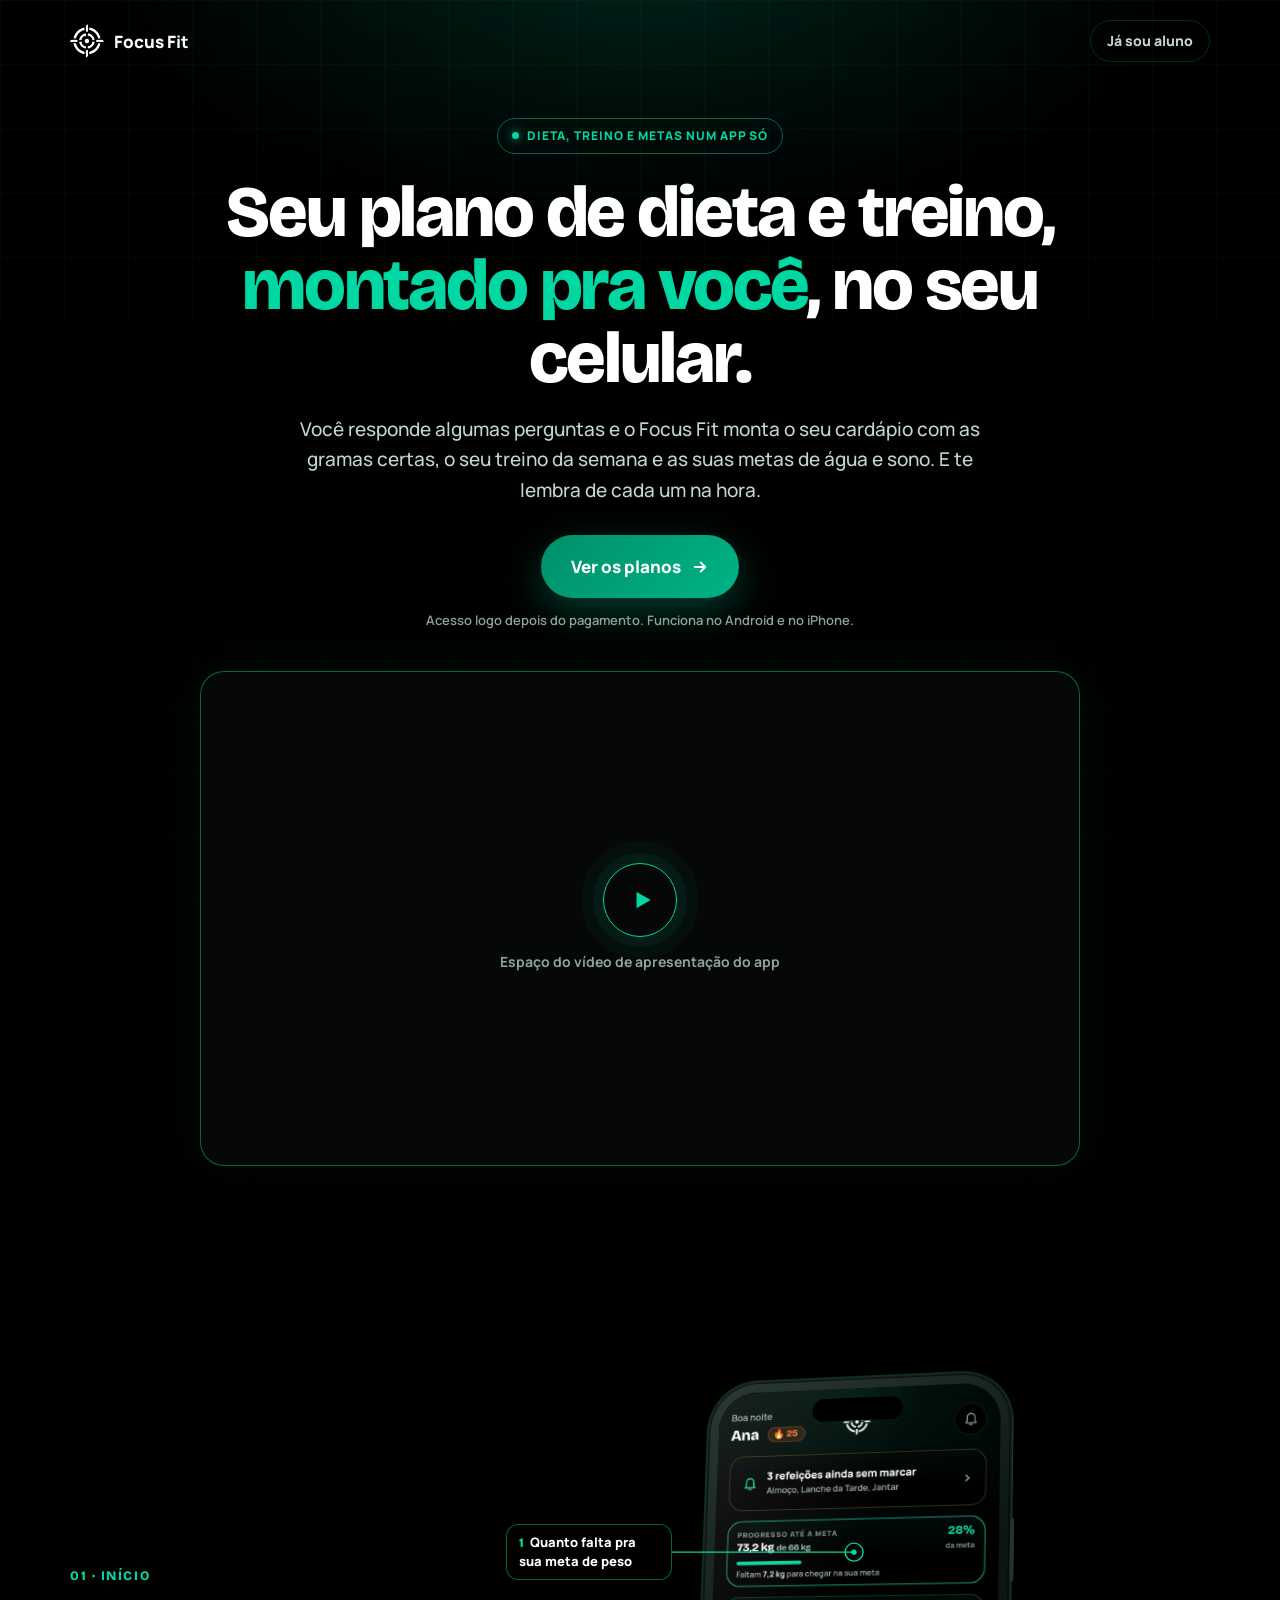
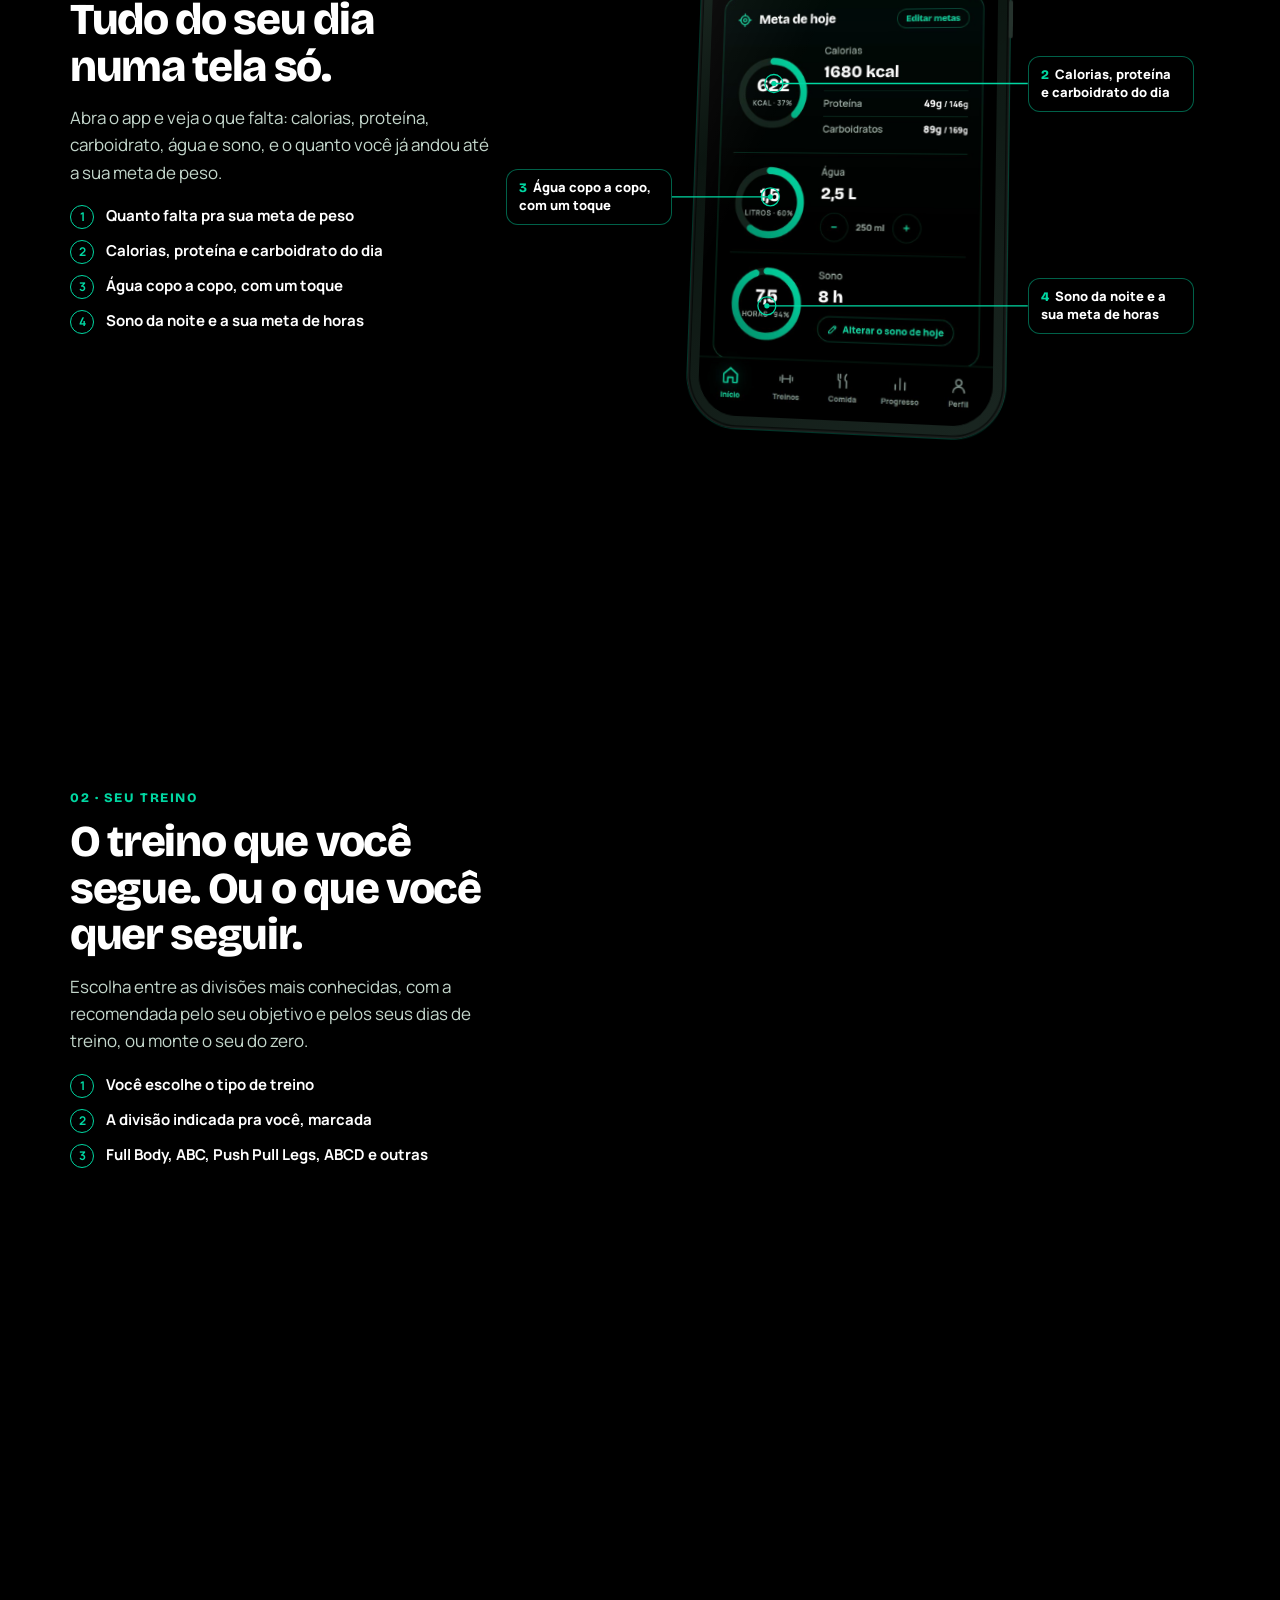
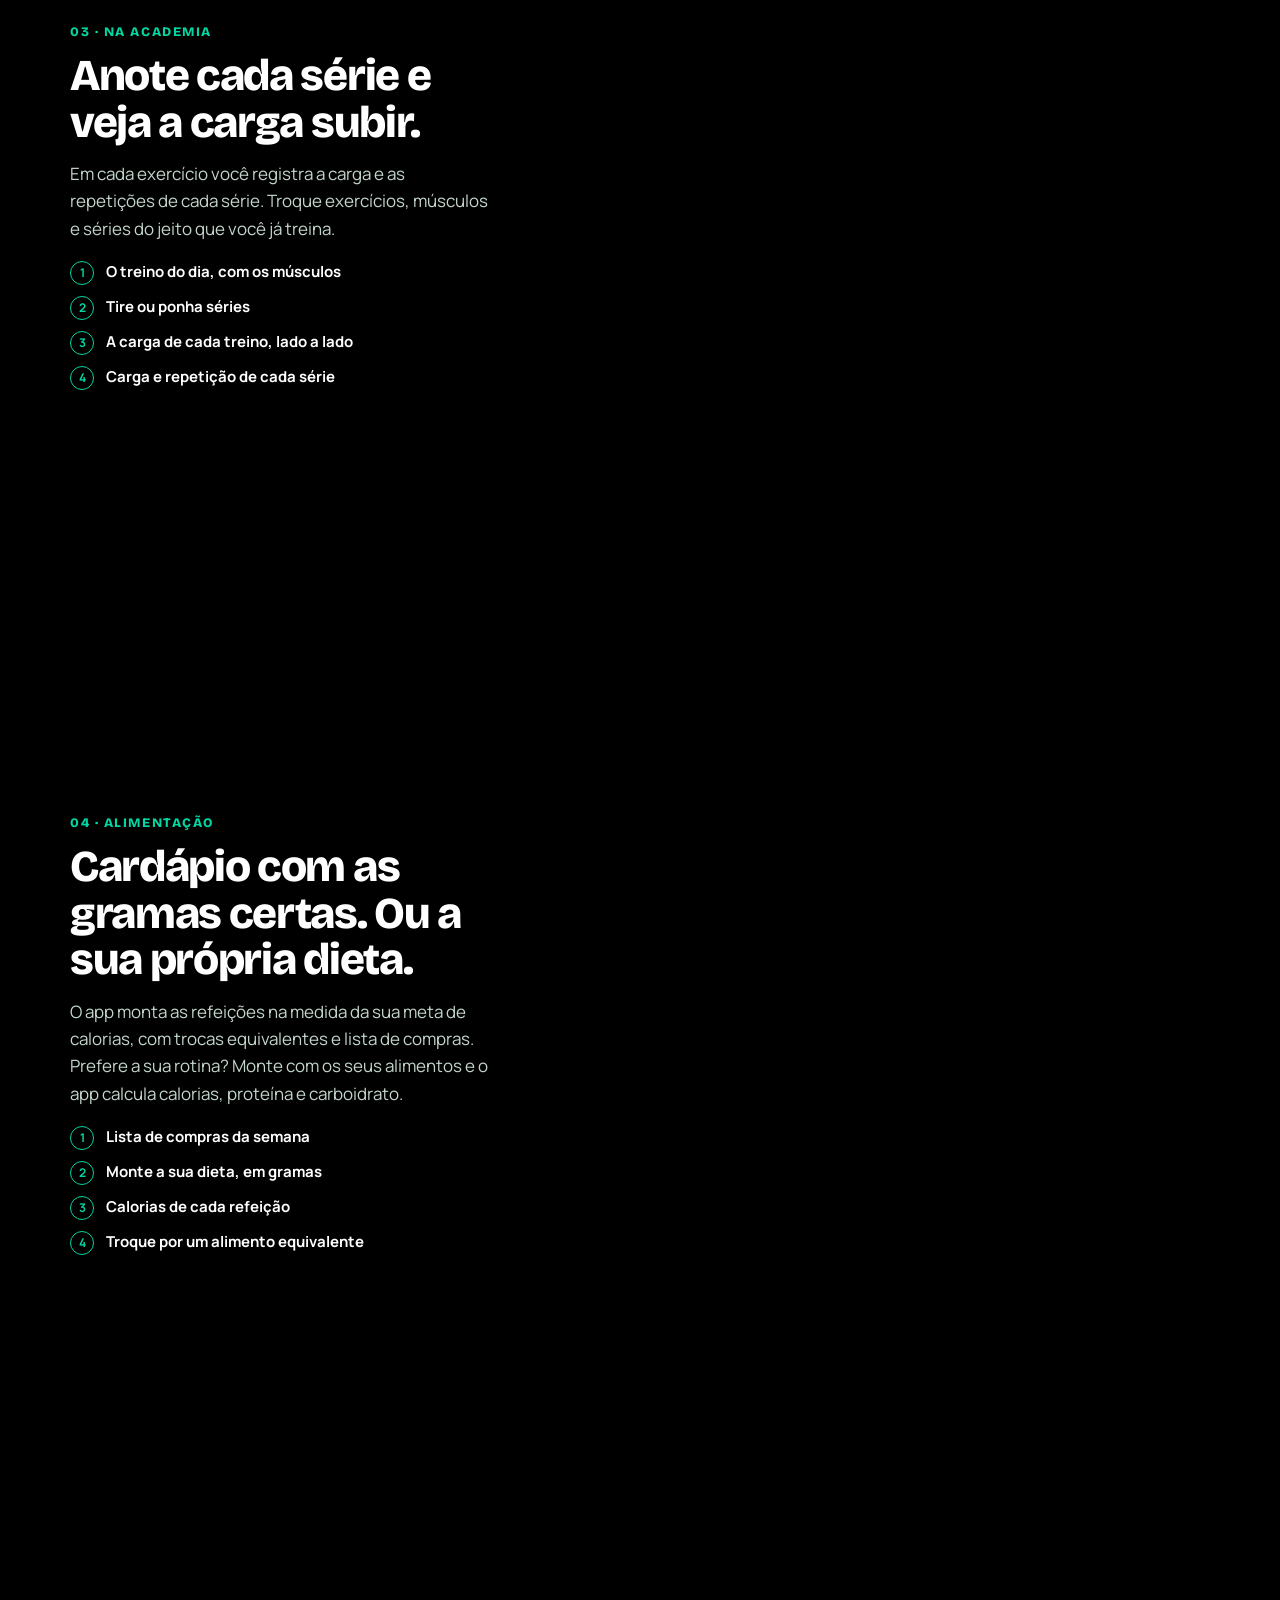
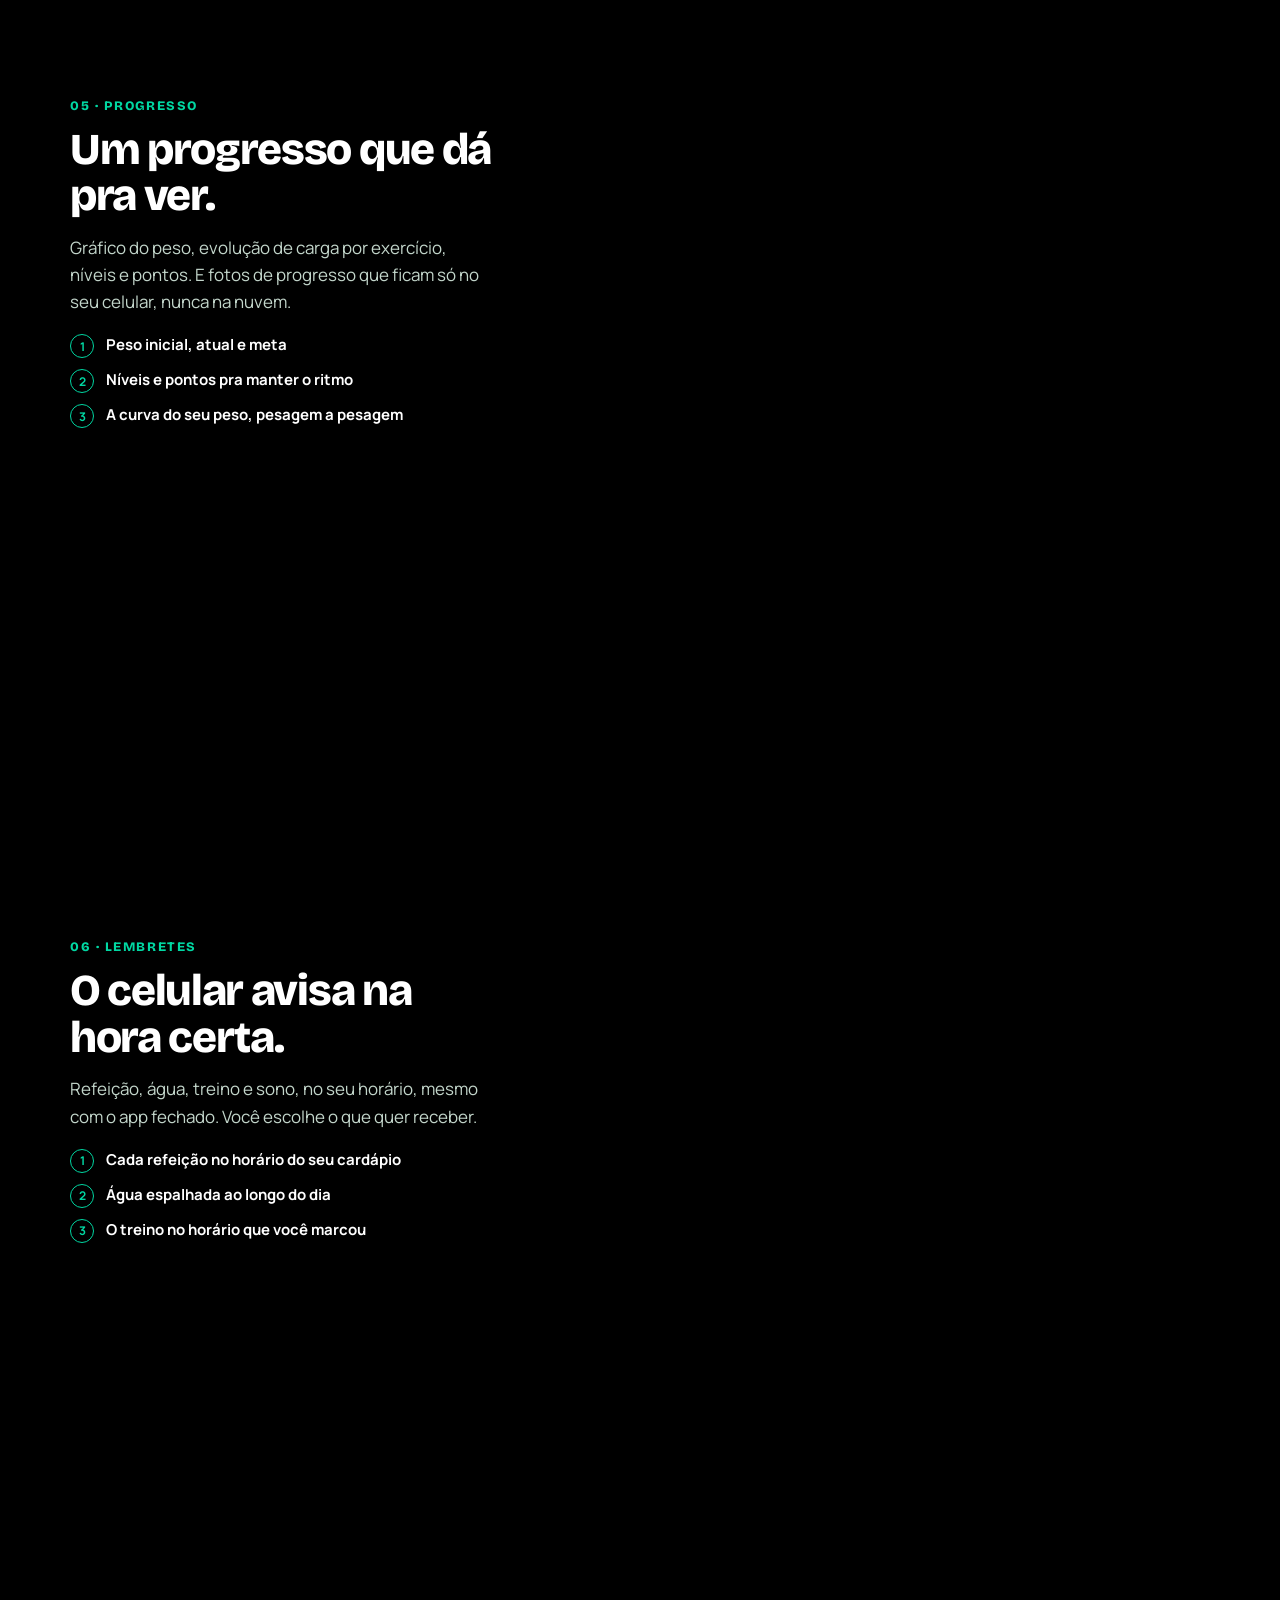
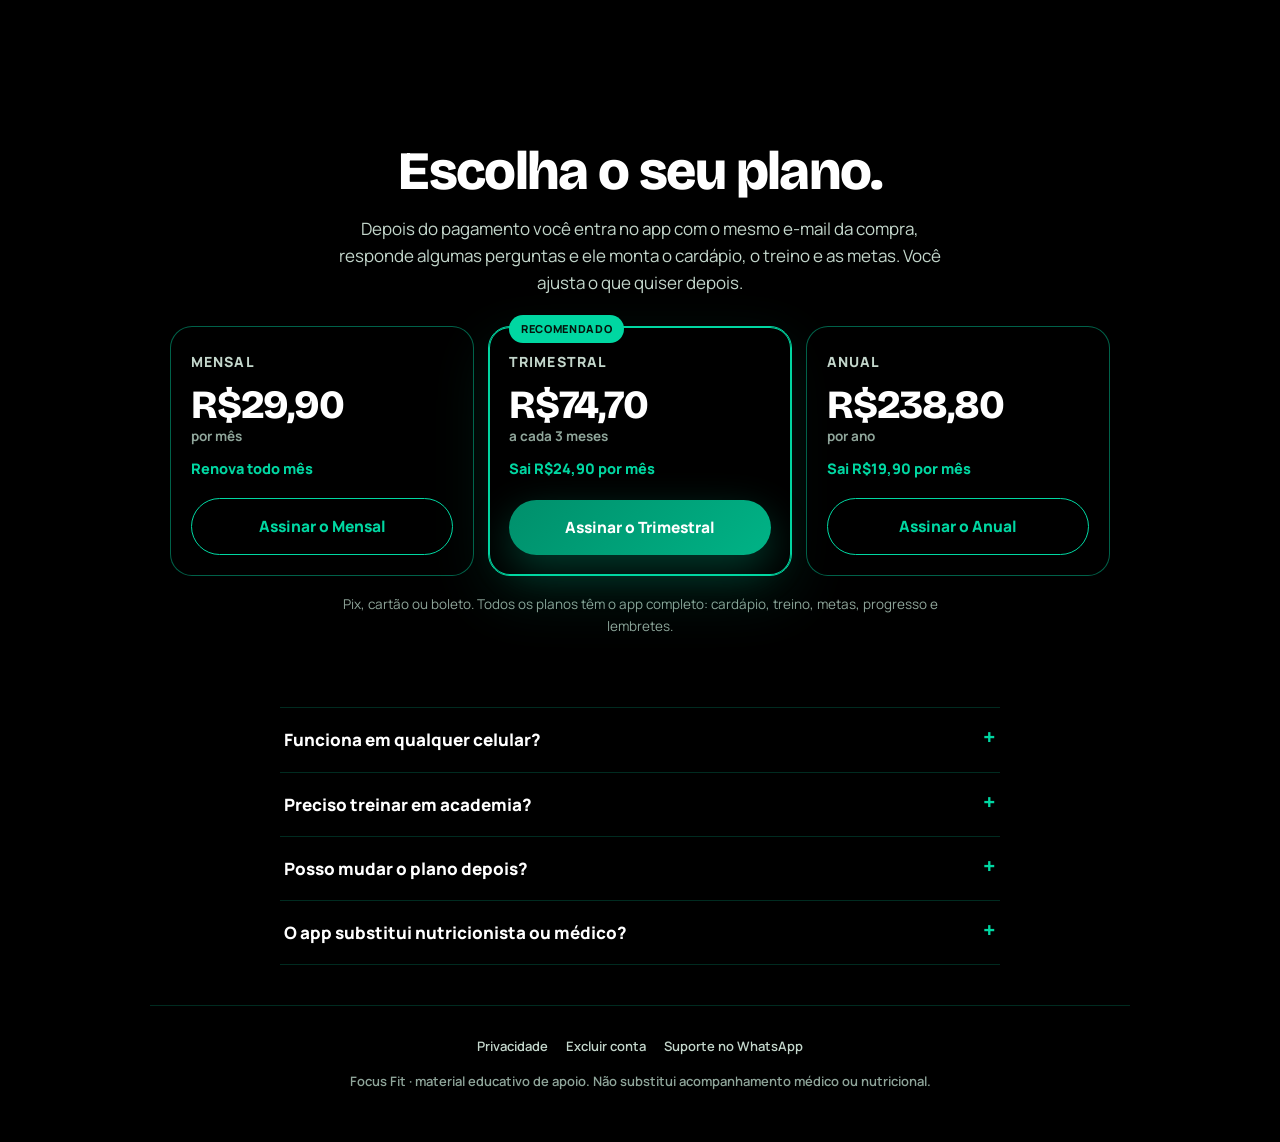
==== commit 76104fd7: "Quiz para quem já tem plano, anéis coloridos, sequência com fogo e LP direto nos planos - quiz/prati" ====
--- a/conheca.html
+++ b/conheca.html
@@ -5,7 +5,7 @@
 <meta name="viewport" content="width=device-width, initial-scale=1, viewport-fit=cover">
 <meta name="theme-color" content="#000000">
 <title>Focus Fit · Seu plano de dieta e treino no celular</title>
-<meta name="description" content="Responda um quiz rápido e o Focus Fit monta o seu cardápio, o seu treino e as suas metas do dia, com lembretes no celular.">
+<meta name="description" content="O Focus Fit monta o seu cardápio, o seu treino e as suas metas do dia, com lembretes no celular. Escolha o seu plano e comece hoje.">
 <link rel="icon" href="icone-512.png" type="image/png">
 <link rel="apple-touch-icon" href="icone-180.png">
 <link rel="preconnect" href="https://fonts.googleapis.com">
@@ -19,9 +19,11 @@
   função. As telas são prints do próprio app (pasta vendas/), tirados com
   dados de exemplo.
 
-  ⚠️ LINK DO BOTÃO: LINK_QUIZ, lá no fim da página. Os parâmetros da URL
-  (utm_source, utm_campaign...) passam junto pro quiz, então o link de
-  cada influenciador continua rastreável.
+  ⚠️ OS BOTÕES levam pra seção de planos (#planos), e cada plano vai direto
+  pro checkout da Zuptos. Os links e os preços saem de PLANOS, no fim da
+  página (os links são os mesmos de config.js). Os parâmetros da URL
+  (utm_source, utm_campaign...) passam junto pro checkout, então o link
+  de cada influenciador continua rastreável até a venda.
 
   ⚠️ VÍDEO: troque o bloco <div class="video-vazio"> dentro de #video
   pelo código de incorporação do vídeo (YouTube, Vimeo, VTurb). O espaço
@@ -160,6 +162,24 @@
   .faixa{max-width:980px;margin:0 auto;padding:60px 20px;text-align:center;}
   .faixa h2{font-size:clamp(32px,4.4vw,54px);line-height:1.05;font-weight:800;}
   .faixa p{color:var(--tinta-2);max-width:620px;margin:14px auto 0;font-size:17px;}
+  .planos{display:grid;grid-template-columns:repeat(3,minmax(0,1fr));gap:14px;margin-top:30px;text-align:left;}
+  .plano{position:relative;border:1px solid var(--linha-forte);border-radius:22px;padding:24px 20px 20px;background:rgba(0,0,0,.6);
+    display:flex;flex-direction:column;}
+  .plano.destaque{border-color:var(--menta);box-shadow:0 0 0 1px var(--menta) inset,0 20px 60px rgba(0,215,162,.12);}
+  .plano-selo{position:absolute;top:-12px;left:20px;padding:5px 12px;border-radius:999px;background:var(--menta);color:#04150C;
+    font-size:11px;font-weight:800;letter-spacing:.06em;text-transform:uppercase;}
+  .plano-nome{font-size:14px;font-weight:800;color:var(--tinta-2);text-transform:uppercase;letter-spacing:.08em;}
+  .plano-preco{font-size:40px;font-weight:800;line-height:1.05;margin-top:10px;}
+  .plano-periodo{font-size:13.5px;color:var(--cinza);font-weight:700;}
+  .plano-obs{font-size:14.5px;color:var(--menta);font-weight:800;margin:10px 0 18px;min-height:22px;}
+  .plano-btn{margin-top:auto;width:100%;padding:15px 18px;font-size:15.5px;}
+  .plano:not(.destaque) .plano-btn{background:#000;border:1px solid var(--menta);color:var(--menta);box-shadow:none;}
+  .plano-off{margin-top:auto;font-size:13px;color:var(--cinza);font-weight:700;}
+  .planos-nota{font-size:13.5px !important;color:var(--cinza) !important;margin-top:18px !important;}
+  @media (max-width:760px){
+    .planos{grid-template-columns:1fr;gap:18px;}
+    .plano.destaque{order:-1;}
+  }
   .perguntas{max-width:760px;margin:10px auto 0;padding:0 20px 40px;}
   .perguntas details{border-top:1px solid var(--linha);padding:18px 4px;}
   .perguntas details:last-child{border-bottom:1px solid var(--linha);}
@@ -214,12 +234,12 @@
   <section class="abertura">
     <div class="selo entra"><i></i> Dieta, treino e metas num app só</div>
     <h1 class="display entra">Seu plano de dieta e treino, <em>montado pra você</em>, no seu celular.</h1>
-    <p class="sub entra">Responda um quiz rápido e o Focus Fit monta o seu cardápio com as gramas certas, o seu treino da semana e as suas metas de água e sono. E te lembra de cada um na hora.</p>
+    <p class="sub entra">Você responde algumas perguntas e o Focus Fit monta o seu cardápio com as gramas certas, o seu treino da semana e as suas metas de água e sono. E te lembra de cada um na hora.</p>
     <div class="entra">
-      <a class="cta js-quiz" href="#">Montar meu plano
+      <a class="cta" href="#planos">Ver os planos
         <svg viewBox="0 0 24 24" fill="none" stroke="currentColor" stroke-width="2.4" stroke-linecap="round" stroke-linejoin="round"><path d="M5 12h14M13 6l6 6-6 6"/></svg>
       </a>
-      <span class="cta-nota">Leva poucos minutos. Funciona no Android e no iPhone.</span>
+      <span class="cta-nota">Acesso logo depois do pagamento. Funciona no Android e no iPhone.</span>
     </div>
 
     <div id="video" class="entra">
@@ -329,19 +349,18 @@
     </div>
   </section>
 
-  <section class="faixa">
-    <h2 class="display">Pronto pra montar o seu?</h2>
-    <p>O quiz leva poucos minutos. Com as suas respostas, o app monta o cardápio, o treino e as metas, e você ajusta o que quiser depois.</p>
-    <a class="cta js-quiz" href="#">Montar meu plano
-      <svg viewBox="0 0 24 24" fill="none" stroke="currentColor" stroke-width="2.4" stroke-linecap="round" stroke-linejoin="round"><path d="M5 12h14M13 6l6 6-6 6"/></svg>
-    </a>
+  <section class="faixa planos-sec" id="planos">
+    <h2 class="display">Escolha o seu plano.</h2>
+    <p>Depois do pagamento você entra no app com o mesmo e-mail da compra, responde algumas perguntas e ele monta o cardápio, o treino e as metas. Você ajusta o que quiser depois.</p>
+    <div class="planos" id="lista-planos"></div>
+    <p class="planos-nota">Pix, cartão ou boleto. Todos os planos têm o app completo: cardápio, treino, metas, progresso e lembretes.</p>
   </section>
 
   <section class="perguntas">
     <details><summary>Funciona em qualquer celular?</summary>
       <p>Funciona no Android e no iPhone, pelo navegador. Você instala na tela inicial e ele abre como um app, com os lembretes no celular.</p></details>
     <details><summary>Preciso treinar em academia?</summary>
-      <p>Não. No quiz você diz onde treina, e o app monta o treino pra academia ou pra casa, com peso do corpo e elástico.</p></details>
+      <p>Não. Nas perguntas do começo você diz onde treina, e o app monta o treino pra academia ou pra casa, com peso do corpo e elástico.</p></details>
     <details><summary>Posso mudar o plano depois?</summary>
       <p>Pode. Dentro do app você troca o tipo de treino, os músculos, os exercícios, as séries, os horários das refeições, as metas e até monta a sua própria dieta.</p></details>
     <details><summary>O app substitui nutricionista ou médico?</summary>
@@ -358,17 +377,36 @@
   Focus Fit · material educativo de apoio. Não substitui acompanhamento médico ou nutricional.
 </footer>
 
+<script src="config.js"></script>
 <script>
-/* pra onde os botões levam: o quiz. Os parâmetros da URL desta página
-   (utm_*, xcod, sck) vão junto, pra o link de cada influenciador
-   continuar rastreável até o checkout. */
-const LINK_QUIZ = '/quiz/escuro';
+/* os planos, com os mesmos preços da tela de assinatura do app. Os
+   links vêm de config.js (CHECKOUT_URL_*), que é onde eles moram pro app
+   inteiro: trocou lá, troca aqui. Os parâmetros da URL desta página
+   (utm_*, xcod, sck) vão junto pro checkout, pra venda chegar na UTMify
+   com o nome do influenciador. */
+const PLANOS = [
+  { chave: 'CHECKOUT_URL_MENSAL',     nome: 'Mensal',     preco: 'R$29,90', periodo: 'por mês',  obs: 'Renova todo mês' },
+  { chave: 'CHECKOUT_URL_TRIMESTRAL', nome: 'Trimestral', preco: 'R$74,70', periodo: 'a cada 3 meses', obs: 'Sai R$24,90 por mês', selo: 'Recomendado' },
+  { chave: 'CHECKOUT_URL_ANUAL',      nome: 'Anual',      preco: 'R$238,80', periodo: 'por ano', obs: 'Sai R$19,90 por mês' }
+];
 
 (function () {
   const qs = location.search.replace(/^\?/, '');
-  document.querySelectorAll('.js-quiz').forEach(a => {
-    a.href = LINK_QUIZ + (qs ? (LINK_QUIZ.includes('?') ? '&' : '?') + qs : '');
-  });
+  const link = url => url + (qs ? (url.includes('?') ? '&' : '?') + qs : '');
+  const cfg = typeof CONFIG !== 'undefined' ? CONFIG : {};
+  document.getElementById('lista-planos').innerHTML = PLANOS.map(p => {
+    const url = cfg[p.chave];
+    return `
+      <div class="plano ${p.selo ? 'destaque' : ''}">
+        ${p.selo ? `<span class="plano-selo">${p.selo}</span>` : ''}
+        <div class="plano-nome">${p.nome}</div>
+        <div class="plano-preco display">${p.preco}</div>
+        <div class="plano-periodo">${p.periodo}</div>
+        <div class="plano-obs">${p.obs}</div>
+        ${url ? `<a class="cta plano-btn" href="${link(url)}">Assinar o ${p.nome}</a>`
+              : `<span class="plano-off">Link de pagamento ainda não configurado</span>`}
+      </div>`;
+  }).join('');
 })();
 
 /* ---------- as miras de cada tela ----------
